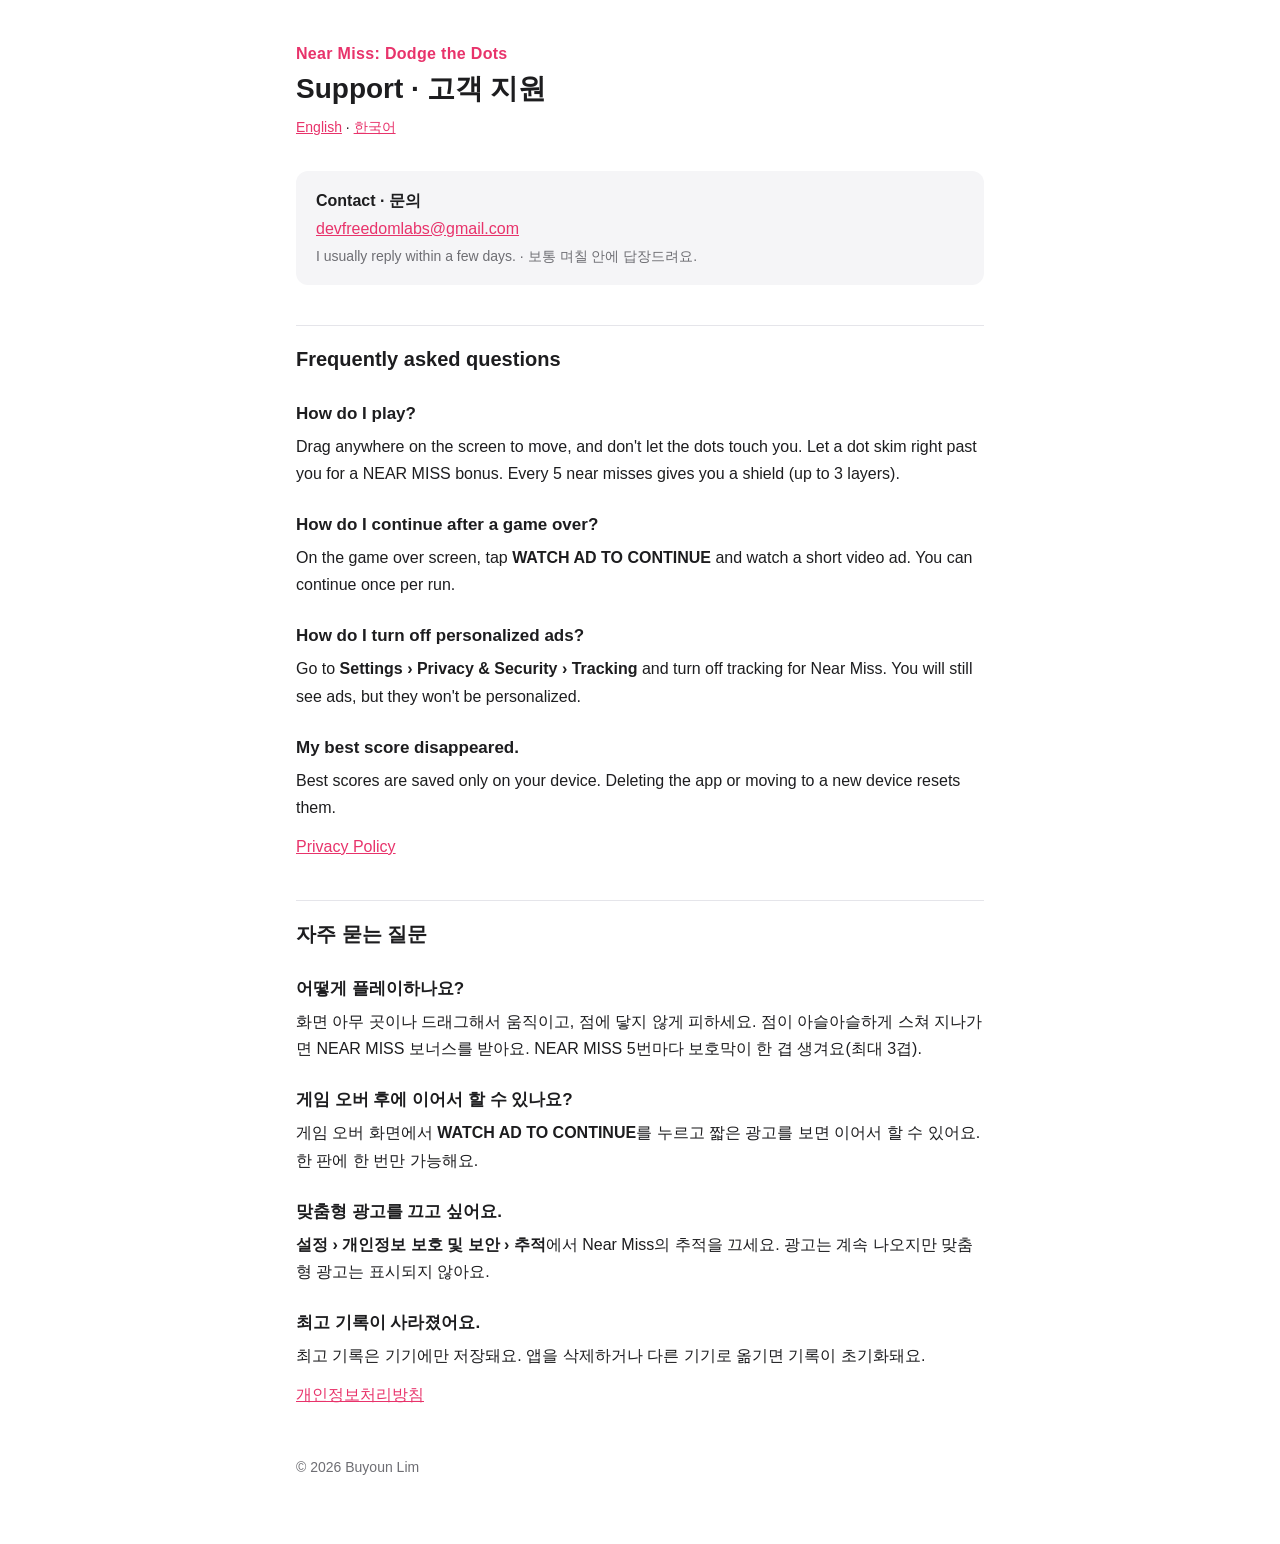
==== index.html @ d3d64159 "Add support page and privacy policy for Near Miss Co-Authored-By: Claude Opus 5.5 (1M context) <nore" ====
<!doctype html>
<html lang="en">
<head>
  <meta charset="utf-8">
  <meta name="viewport" content="width=device-width, initial-scale=1">
  <title>Near Miss Support</title>
  <link rel="stylesheet" href="style.css">
</head>
<body>
<main>
  <header>
    <p class="app">Near Miss: Dodge the Dots</p>
    <h1>Support · 고객 지원</h1>
    <p class="lang"><a href="#en">English</a> · <a href="#ko">한국어</a></p>
  </header>

  <div class="contact">
    <strong>Contact · 문의</strong><br>
    <a href="mailto:devfreedomlabs@gmail.com">devfreedomlabs@gmail.com</a><br>
    <span class="muted">I usually reply within a few days. · 보통 며칠 안에 답장드려요.</span>
  </div>

  <section id="en" lang="en">
    <h2>Frequently asked questions</h2>

    <h3>How do I play?</h3>
    <p>Drag anywhere on the screen to move, and don't let the dots touch you. Let a dot skim right past you for a NEAR MISS bonus. Every 5 near misses gives you a shield (up to 3 layers).</p>

    <h3>How do I continue after a game over?</h3>
    <p>On the game over screen, tap <strong>WATCH AD TO CONTINUE</strong> and watch a short video ad. You can continue once per run.</p>

    <h3>How do I turn off personalized ads?</h3>
    <p>Go to <strong>Settings › Privacy &amp; Security › Tracking</strong> and turn off tracking for Near Miss. You will still see ads, but they won't be personalized.</p>

    <h3>My best score disappeared.</h3>
    <p>Best scores are saved only on your device. Deleting the app or moving to a new device resets them.</p>

    <p><a href="privacy.html">Privacy Policy</a></p>
  </section>

  <section id="ko" lang="ko">
    <h2>자주 묻는 질문</h2>

    <h3>어떻게 플레이하나요?</h3>
    <p>화면 아무 곳이나 드래그해서 움직이고, 점에 닿지 않게 피하세요. 점이 아슬아슬하게 스쳐 지나가면 NEAR MISS 보너스를 받아요. NEAR MISS 5번마다 보호막이 한 겹 생겨요(최대 3겹).</p>

    <h3>게임 오버 후에 이어서 할 수 있나요?</h3>
    <p>게임 오버 화면에서 <strong>WATCH AD TO CONTINUE</strong>를 누르고 짧은 광고를 보면 이어서 할 수 있어요. 한 판에 한 번만 가능해요.</p>

    <h3>맞춤형 광고를 끄고 싶어요.</h3>
    <p><strong>설정 › 개인정보 보호 및 보안 › 추적</strong>에서 Near Miss의 추적을 끄세요. 광고는 계속 나오지만 맞춤형 광고는 표시되지 않아요.</p>

    <h3>최고 기록이 사라졌어요.</h3>
    <p>최고 기록은 기기에만 저장돼요. 앱을 삭제하거나 다른 기기로 옮기면 기록이 초기화돼요.</p>

    <p><a href="privacy-ko.html">개인정보처리방침</a></p>
  </section>

  <footer>© 2026 Buyoun Lim</footer>
</main>
</body>
</html>
---- style.css ----
:root {
  --bg: #ffffff;
  --text: #1d1d1f;
  --muted: #6e6e73;
  --line: #e5e5ea;
  --accent: #e8336b;
  --card: #f5f5f7;
}

@media (prefers-color-scheme: dark) {
  :root {
    --bg: #0d0d14;
    --text: #f2f2f7;
    --muted: #a1a1aa;
    --line: #2c2c36;
    --accent: #ff5c8a;
    --card: #17171f;
  }
}

* { box-sizing: border-box; }

body {
  margin: 0;
  background: var(--bg);
  color: var(--text);
  font: 16px/1.7 -apple-system, BlinkMacSystemFont, "Apple SD Gothic Neo", "Segoe UI", sans-serif;
  -webkit-text-size-adjust: 100%;
}

main {
  max-width: 720px;
  margin: 0 auto;
  padding: 40px 16px 64px;
}

header { margin-bottom: 32px; }
header .app { color: var(--accent); font-weight: 700; letter-spacing: 0.02em; margin: 0; }
h1 { font-size: 28px; line-height: 1.3; margin: 4px 0 8px; }
h2 { font-size: 20px; margin: 40px 0 12px; padding-top: 16px; border-top: 1px solid var(--line); }
h3 { font-size: 17px; margin: 24px 0 4px; }
p, li { margin: 0 0 12px; }
ul { padding-left: 20px; }
a { color: var(--accent); }
.muted { color: var(--muted); font-size: 14px; }
.lang { font-size: 14px; }

.contact {
  background: var(--card);
  border-radius: 12px;
  padding: 16px 20px;
  margin: 16px 0;
}

table { width: 100%; border-collapse: collapse; margin: 12px 0 16px; font-size: 15px; }
th, td { text-align: left; vertical-align: top; padding: 8px 10px; border: 1px solid var(--line); }
th { background: var(--card); width: 32%; font-weight: 600; }

footer { margin-top: 48px; color: var(--muted); font-size: 14px; }
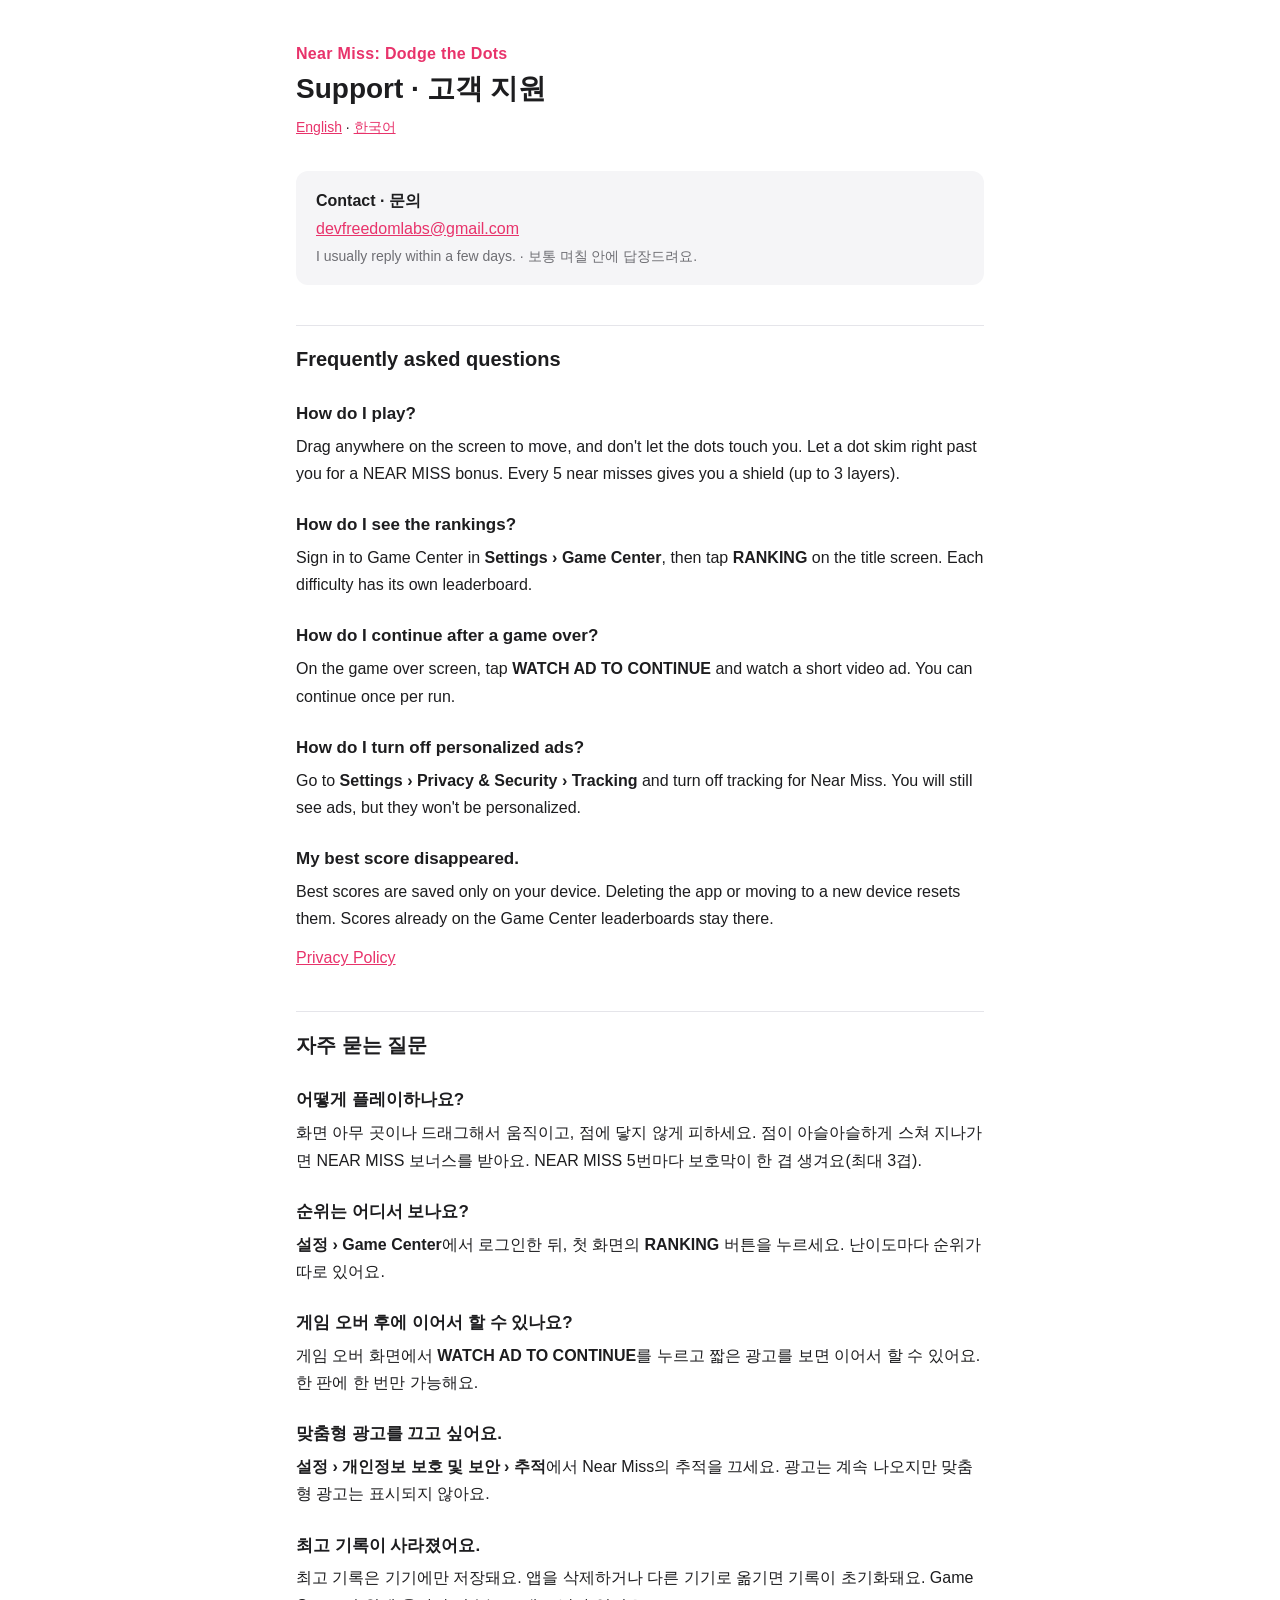
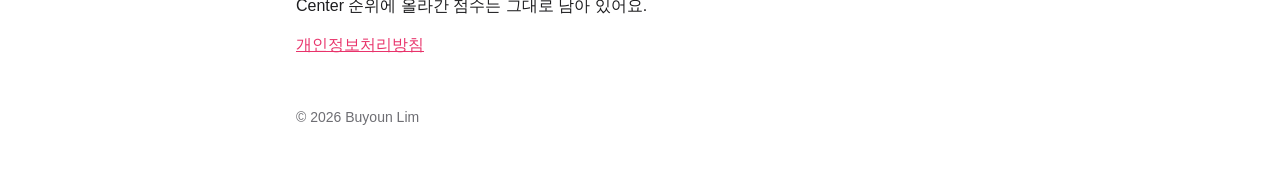
==== commit 5fb3f498: "Mention Game Center leaderboards Co-Authored-By: Claude Opus 5.5 (1M context) <noreply@anthropic.com" ====
--- a/index.html
+++ b/index.html
@@ -26,6 +26,9 @@
     <h3>How do I play?</h3>
     <p>Drag anywhere on the screen to move, and don't let the dots touch you. Let a dot skim right past you for a NEAR MISS bonus. Every 5 near misses gives you a shield (up to 3 layers).</p>
 
+    <h3>How do I see the rankings?</h3>
+    <p>Sign in to Game Center in <strong>Settings › Game Center</strong>, then tap <strong>RANKING</strong> on the title screen. Each difficulty has its own leaderboard.</p>
+
     <h3>How do I continue after a game over?</h3>
     <p>On the game over screen, tap <strong>WATCH AD TO CONTINUE</strong> and watch a short video ad. You can continue once per run.</p>
 
@@ -33,7 +36,7 @@
     <p>Go to <strong>Settings › Privacy &amp; Security › Tracking</strong> and turn off tracking for Near Miss. You will still see ads, but they won't be personalized.</p>
 
     <h3>My best score disappeared.</h3>
-    <p>Best scores are saved only on your device. Deleting the app or moving to a new device resets them.</p>
+    <p>Best scores are saved only on your device. Deleting the app or moving to a new device resets them. Scores already on the Game Center leaderboards stay there.</p>
 
     <p><a href="privacy.html">Privacy Policy</a></p>
   </section>
@@ -44,6 +47,9 @@
     <h3>어떻게 플레이하나요?</h3>
     <p>화면 아무 곳이나 드래그해서 움직이고, 점에 닿지 않게 피하세요. 점이 아슬아슬하게 스쳐 지나가면 NEAR MISS 보너스를 받아요. NEAR MISS 5번마다 보호막이 한 겹 생겨요(최대 3겹).</p>
 
+    <h3>순위는 어디서 보나요?</h3>
+    <p><strong>설정 › Game Center</strong>에서 로그인한 뒤, 첫 화면의 <strong>RANKING</strong> 버튼을 누르세요. 난이도마다 순위가 따로 있어요.</p>
+
     <h3>게임 오버 후에 이어서 할 수 있나요?</h3>
     <p>게임 오버 화면에서 <strong>WATCH AD TO CONTINUE</strong>를 누르고 짧은 광고를 보면 이어서 할 수 있어요. 한 판에 한 번만 가능해요.</p>
 
@@ -51,7 +57,7 @@
     <p><strong>설정 › 개인정보 보호 및 보안 › 추적</strong>에서 Near Miss의 추적을 끄세요. 광고는 계속 나오지만 맞춤형 광고는 표시되지 않아요.</p>
 
     <h3>최고 기록이 사라졌어요.</h3>
-    <p>최고 기록은 기기에만 저장돼요. 앱을 삭제하거나 다른 기기로 옮기면 기록이 초기화돼요.</p>
+    <p>최고 기록은 기기에만 저장돼요. 앱을 삭제하거나 다른 기기로 옮기면 기록이 초기화돼요. Game Center 순위에 올라간 점수는 그대로 남아 있어요.</p>
 
     <p><a href="privacy-ko.html">개인정보처리방침</a></p>
   </section>
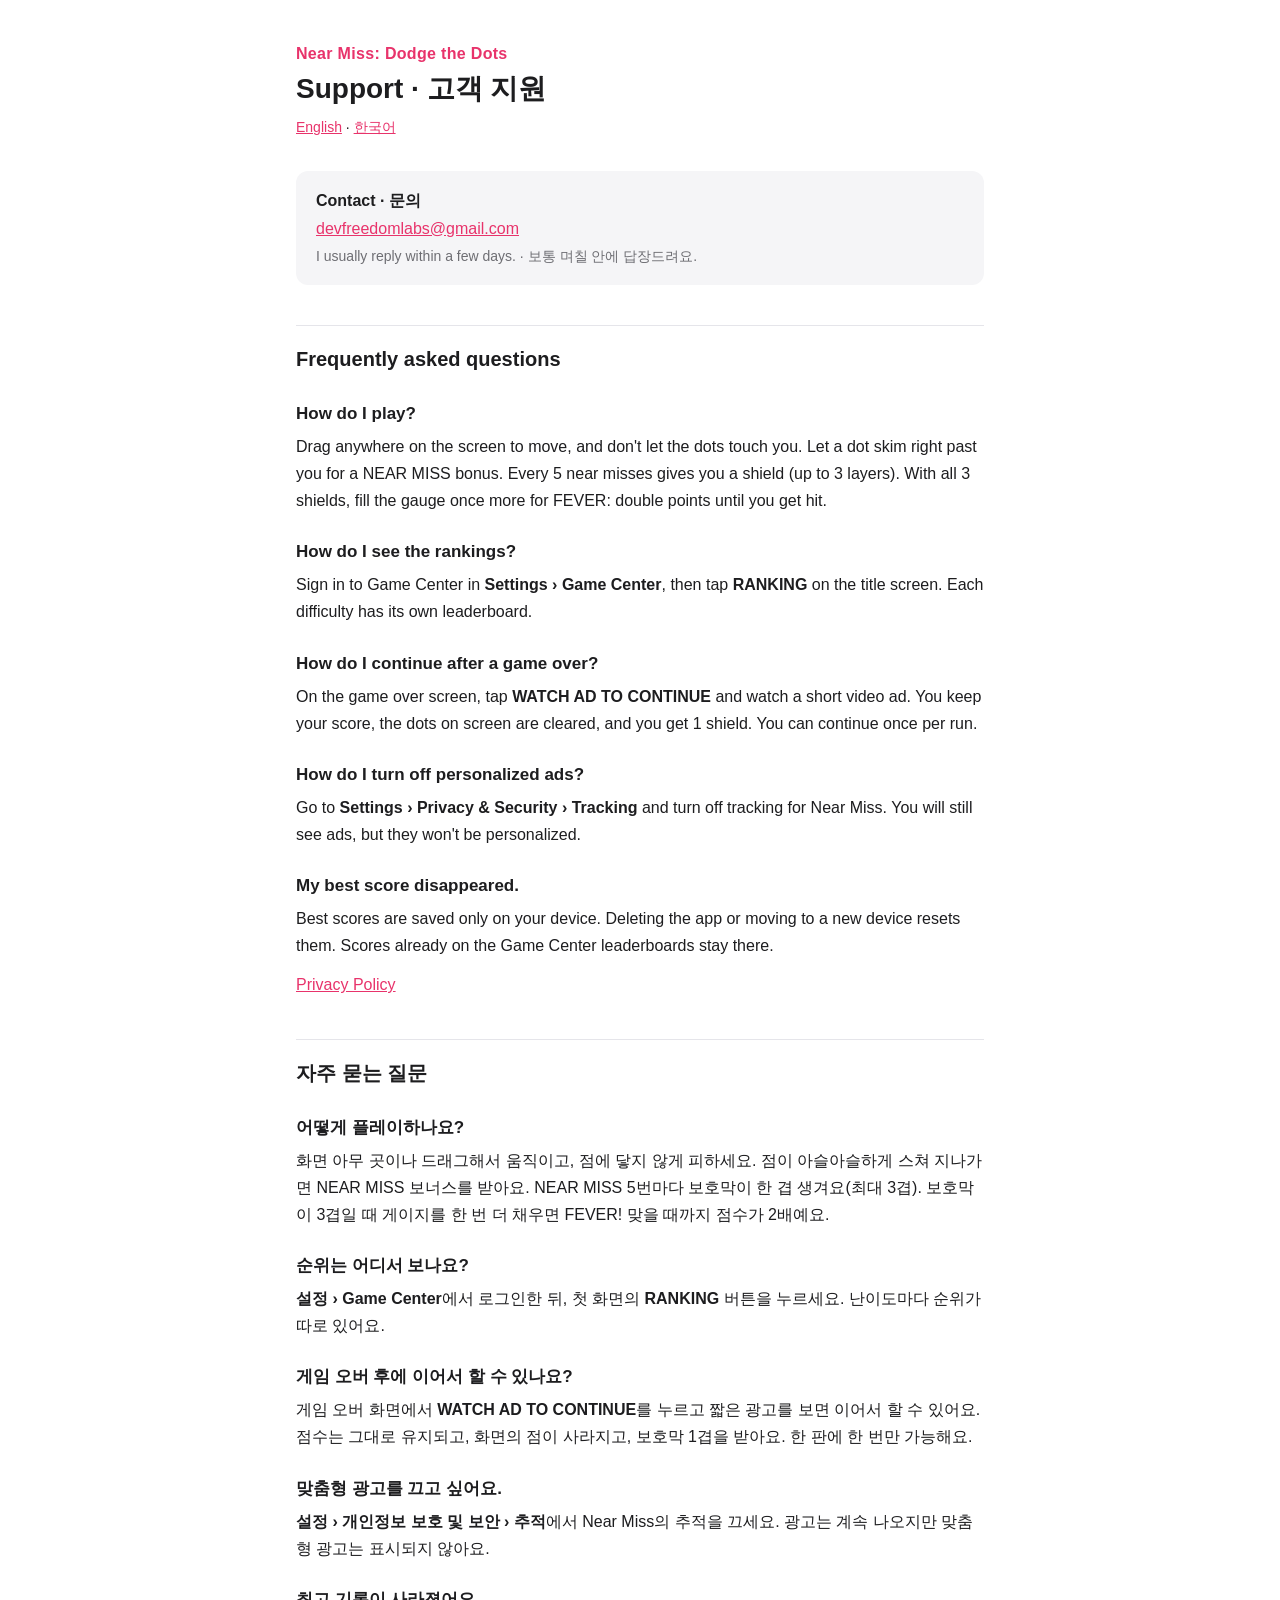
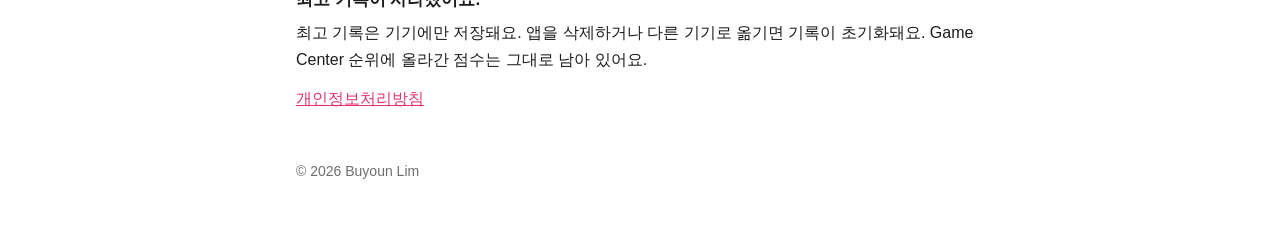
==== commit 5a9b8e31: "Explain FEVER and what continuing gives you Co-Authored-By: Claude Opus 5.5 (1M context) <noreply@an" ====
--- a/index.html
+++ b/index.html
@@ -24,13 +24,13 @@
     <h2>Frequently asked questions</h2>
 
     <h3>How do I play?</h3>
-    <p>Drag anywhere on the screen to move, and don't let the dots touch you. Let a dot skim right past you for a NEAR MISS bonus. Every 5 near misses gives you a shield (up to 3 layers).</p>
+    <p>Drag anywhere on the screen to move, and don't let the dots touch you. Let a dot skim right past you for a NEAR MISS bonus. Every 5 near misses gives you a shield (up to 3 layers). With all 3 shields, fill the gauge once more for FEVER: double points until you get hit.</p>
 
     <h3>How do I see the rankings?</h3>
     <p>Sign in to Game Center in <strong>Settings › Game Center</strong>, then tap <strong>RANKING</strong> on the title screen. Each difficulty has its own leaderboard.</p>
 
     <h3>How do I continue after a game over?</h3>
-    <p>On the game over screen, tap <strong>WATCH AD TO CONTINUE</strong> and watch a short video ad. You can continue once per run.</p>
+    <p>On the game over screen, tap <strong>WATCH AD TO CONTINUE</strong> and watch a short video ad. You keep your score, the dots on screen are cleared, and you get 1 shield. You can continue once per run.</p>
 
     <h3>How do I turn off personalized ads?</h3>
     <p>Go to <strong>Settings › Privacy &amp; Security › Tracking</strong> and turn off tracking for Near Miss. You will still see ads, but they won't be personalized.</p>
@@ -45,13 +45,13 @@
     <h2>자주 묻는 질문</h2>
 
     <h3>어떻게 플레이하나요?</h3>
-    <p>화면 아무 곳이나 드래그해서 움직이고, 점에 닿지 않게 피하세요. 점이 아슬아슬하게 스쳐 지나가면 NEAR MISS 보너스를 받아요. NEAR MISS 5번마다 보호막이 한 겹 생겨요(최대 3겹).</p>
+    <p>화면 아무 곳이나 드래그해서 움직이고, 점에 닿지 않게 피하세요. 점이 아슬아슬하게 스쳐 지나가면 NEAR MISS 보너스를 받아요. NEAR MISS 5번마다 보호막이 한 겹 생겨요(최대 3겹). 보호막이 3겹일 때 게이지를 한 번 더 채우면 FEVER! 맞을 때까지 점수가 2배예요.</p>
 
     <h3>순위는 어디서 보나요?</h3>
     <p><strong>설정 › Game Center</strong>에서 로그인한 뒤, 첫 화면의 <strong>RANKING</strong> 버튼을 누르세요. 난이도마다 순위가 따로 있어요.</p>
 
     <h3>게임 오버 후에 이어서 할 수 있나요?</h3>
-    <p>게임 오버 화면에서 <strong>WATCH AD TO CONTINUE</strong>를 누르고 짧은 광고를 보면 이어서 할 수 있어요. 한 판에 한 번만 가능해요.</p>
+    <p>게임 오버 화면에서 <strong>WATCH AD TO CONTINUE</strong>를 누르고 짧은 광고를 보면 이어서 할 수 있어요. 점수는 그대로 유지되고, 화면의 점이 사라지고, 보호막 1겹을 받아요. 한 판에 한 번만 가능해요.</p>
 
     <h3>맞춤형 광고를 끄고 싶어요.</h3>
     <p><strong>설정 › 개인정보 보호 및 보안 › 추적</strong>에서 Near Miss의 추적을 끄세요. 광고는 계속 나오지만 맞춤형 광고는 표시되지 않아요.</p>
